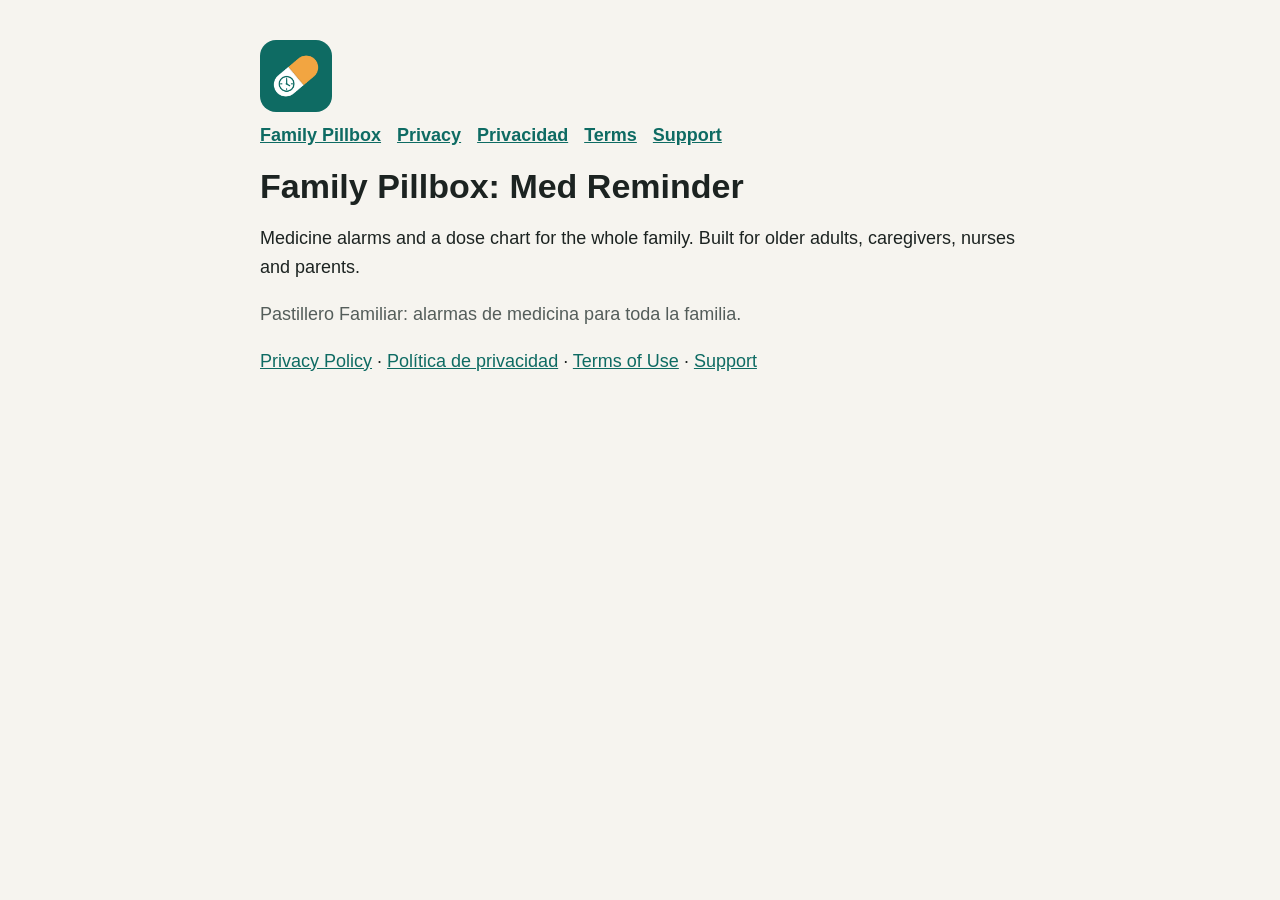
==== index.html @ 0dbe8b81 "Privacy policy, terms and support pages for Family Pillbox Co-Authored-By: Claude Opus 5.5 <noreply@" ====
<!doctype html><html lang="en"><head><meta charset="utf-8"><meta name="viewport" content="width=device-width,initial-scale=1">
<title>Family Pillbox</title><link rel="stylesheet" href="style.css"></head><body><main>
<img class="logo" src="icon.png" alt="Family Pillbox">
<nav><a href="index.html">Family Pillbox</a><a href="privacy.html">Privacy</a><a href="privacidad.html">Privacidad</a><a href="terms.html">Terms</a><a href="support.html">Support</a></nav>
<h1>Family Pillbox: Med Reminder</h1><p>Medicine alarms and a dose chart for the whole family. Built for older adults, caregivers, nurses and parents.</p><p class="muted">Pastillero Familiar: alarmas de medicina para toda la familia.</p><p><a href="privacy.html">Privacy Policy</a> · <a href="privacidad.html">Política de privacidad</a> · <a href="terms.html">Terms of Use</a> · <a href="support.html">Support</a></p>
</main></body></html>
---- style.css ----
:root{--ink:#1C2321;--muted:#545D5A;--brand:#0E6B63;--bg:#F6F4EF}
body{margin:0;background:var(--bg);color:var(--ink);font:18px/1.6 -apple-system,BlinkMacSystemFont,"Segoe UI",sans-serif}
main{max-width:760px;margin:0 auto;padding:40px 20px 80px}
h1{font-size:34px;line-height:1.2;margin:16px 0 8px}h2{font-size:22px;margin-top:36px}
a{color:var(--brand)}.muted{color:var(--muted)}nav a{margin-right:16px;font-weight:600}
img.logo{width:72px;height:72px;border-radius:16px}
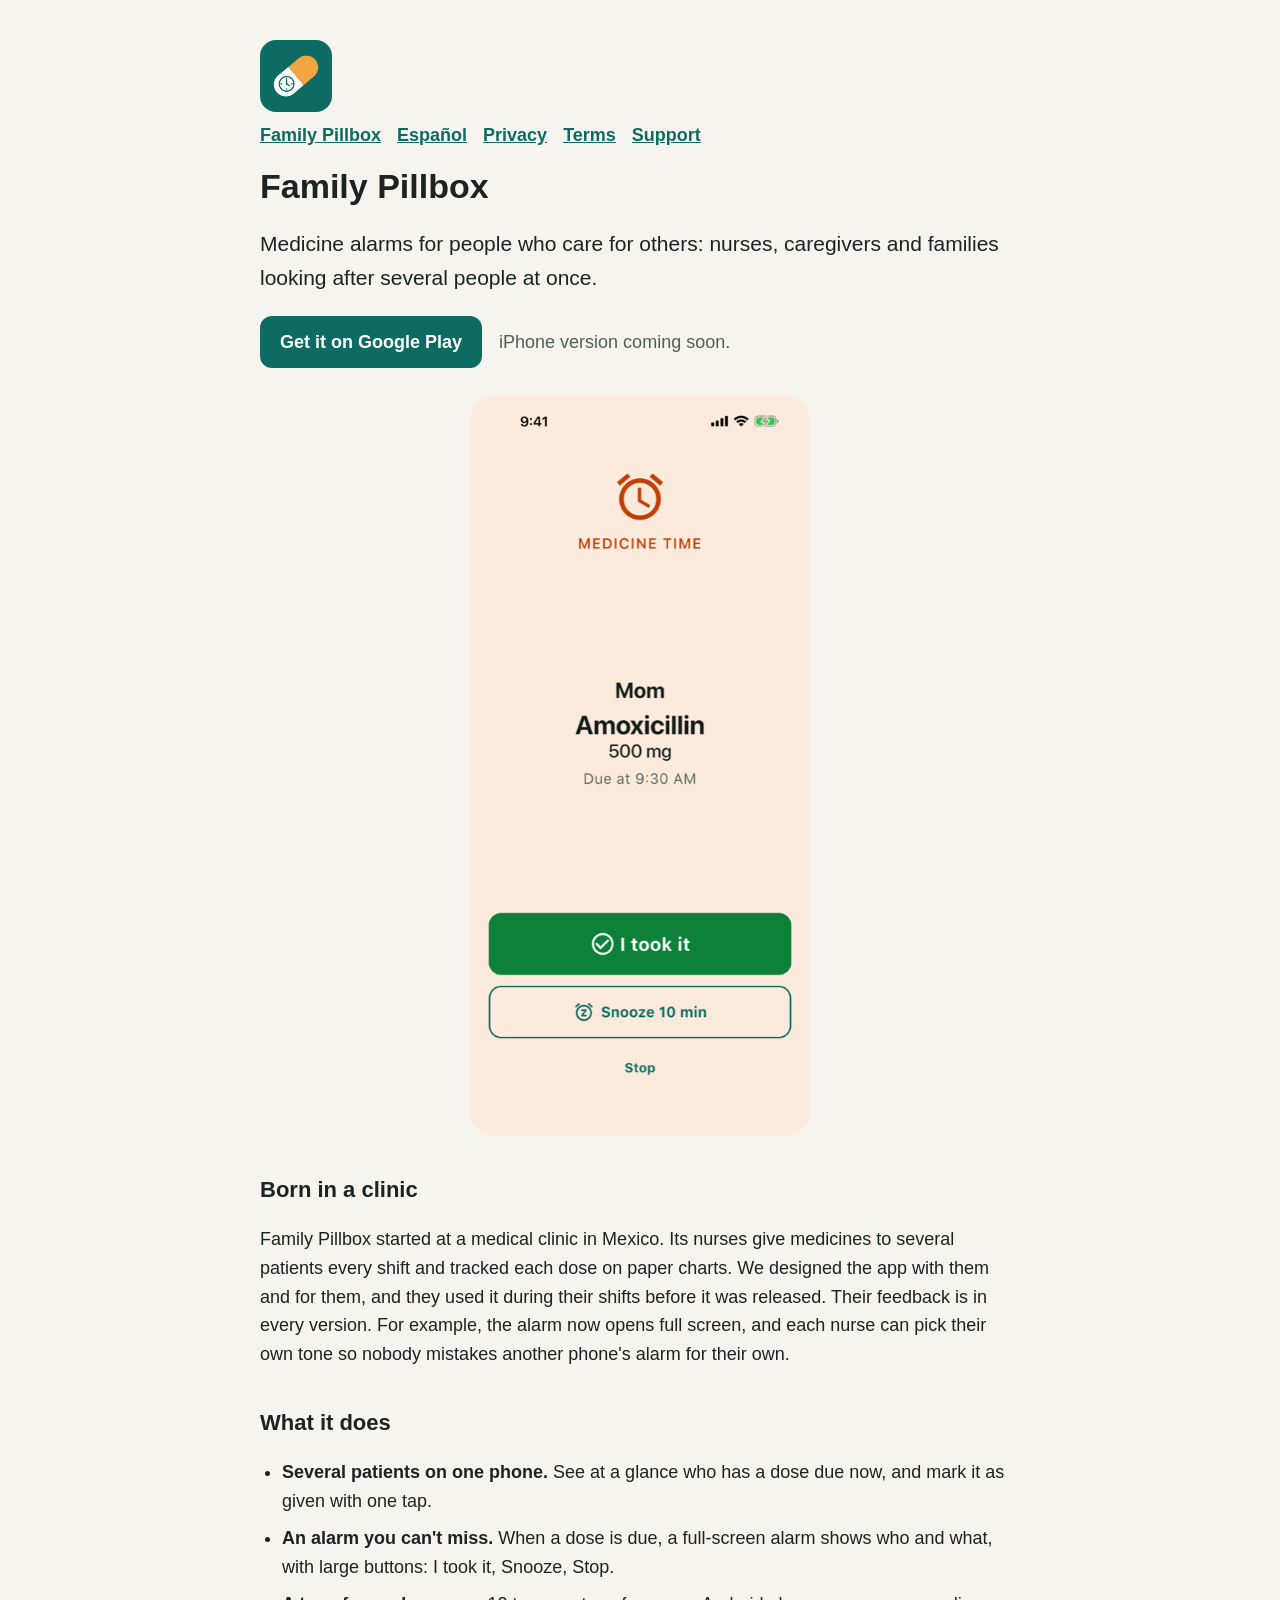
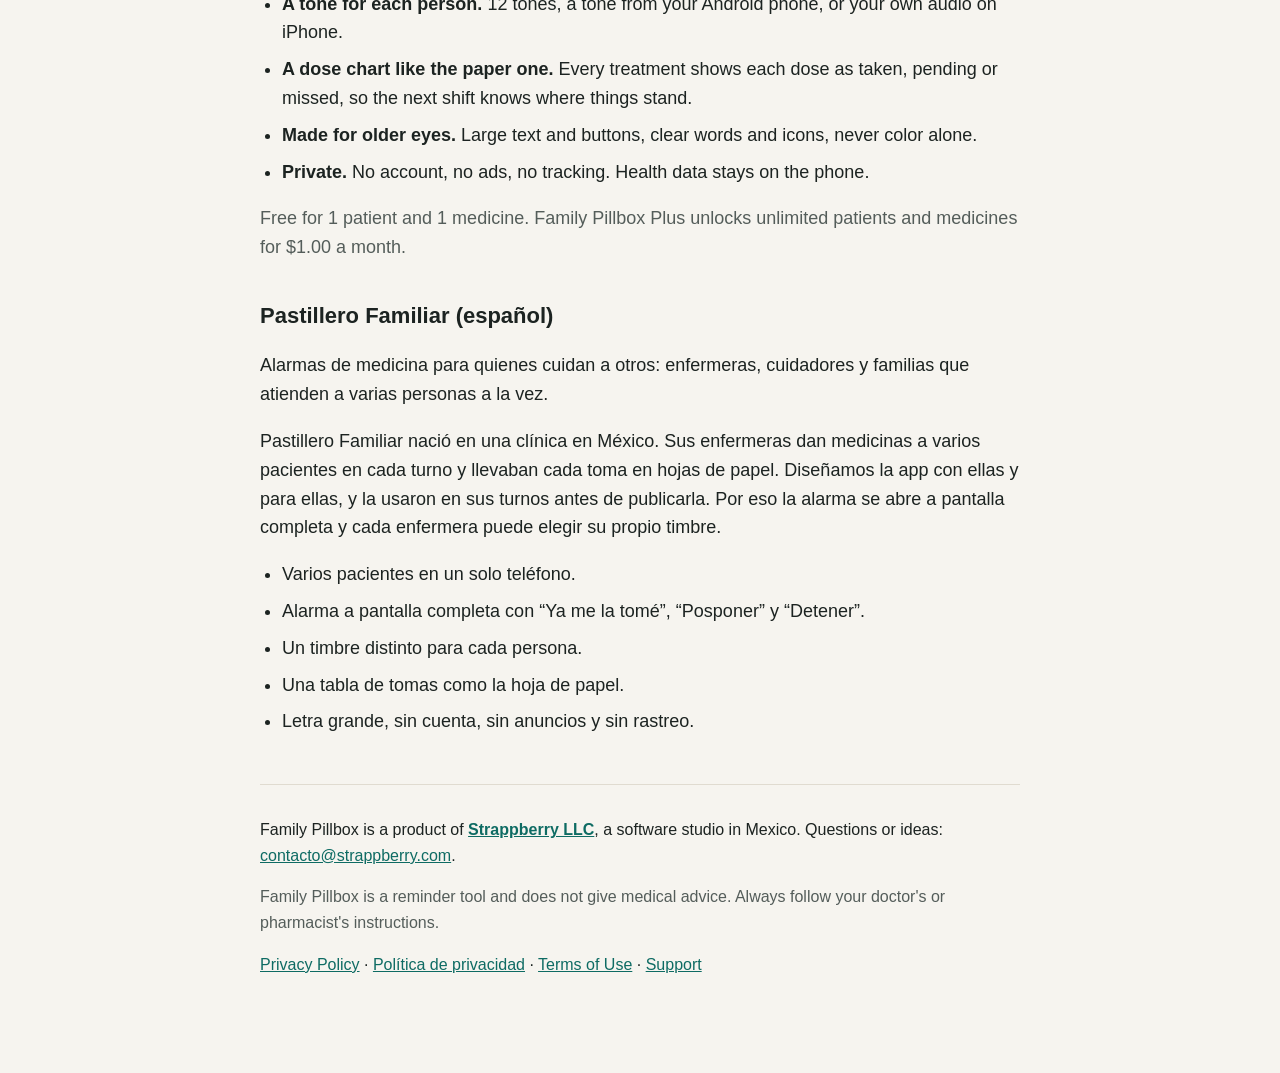
==== commit be527849: "Product page: what Family Pillbox does, its clinic origin and who makes it Co-Authored-By: Claude Op" ====
--- a/index.html
+++ b/index.html
@@ -1,6 +1,43 @@
 <!doctype html><html lang="en"><head><meta charset="utf-8"><meta name="viewport" content="width=device-width,initial-scale=1">
-<title>Family Pillbox</title><link rel="stylesheet" href="style.css"></head><body><main>
+<title>Family Pillbox</title>
+<meta name="description" content="Medicine alarms for caregivers, nurses and families: several patients on one phone, full-screen alarms and a different tone for each person. Made by Strappberry.">
+<link rel="stylesheet" href="style.css"></head><body><main>
 <img class="logo" src="icon.png" alt="Family Pillbox">
-<nav><a href="index.html">Family Pillbox</a><a href="privacy.html">Privacy</a><a href="privacidad.html">Privacidad</a><a href="terms.html">Terms</a><a href="support.html">Support</a></nav>
-<h1>Family Pillbox: Med Reminder</h1><p>Medicine alarms and a dose chart for the whole family. Built for older adults, caregivers, nurses and parents.</p><p class="muted">Pastillero Familiar: alarmas de medicina para toda la familia.</p><p><a href="privacy.html">Privacy Policy</a> · <a href="privacidad.html">Política de privacidad</a> · <a href="terms.html">Terms of Use</a> · <a href="support.html">Support</a></p>
+<nav><a href="index.html">Family Pillbox</a><a href="#es">Español</a><a href="privacy.html">Privacy</a><a href="terms.html">Terms</a><a href="support.html">Support</a></nav>
+
+<h1>Family Pillbox</h1>
+<p class="lead">Medicine alarms for people who care for others: nurses, caregivers and families looking after several people at once.</p>
+<p><a class="button" href="https://play.google.com/store/apps/details?id=com.strappberry.pastillero_familiar">Get it on Google Play</a> <span class="muted">iPhone version coming soon.</span></p>
+<img class="shot" src="shot-alarm.png" alt="Full-screen medicine alarm with the patient's name and an “I took it” button">
+
+<h2>Born in a clinic</h2>
+<p>Family Pillbox started at a medical clinic in Mexico. Its nurses give medicines to several patients every shift and tracked each dose on paper charts. We designed the app with them and for them, and they used it during their shifts before it was released. Their feedback is in every version. For example, the alarm now opens full screen, and each nurse can pick their own tone so nobody mistakes another phone's alarm for their own.</p>
+
+<h2>What it does</h2>
+<ul>
+<li><strong>Several patients on one phone.</strong> See at a glance who has a dose due now, and mark it as given with one tap.</li>
+<li><strong>An alarm you can't miss.</strong> When a dose is due, a full-screen alarm shows who and what, with large buttons: I took it, Snooze, Stop.</li>
+<li><strong>A tone for each person.</strong> 12 tones, a tone from your Android phone, or your own audio on iPhone.</li>
+<li><strong>A dose chart like the paper one.</strong> Every treatment shows each dose as taken, pending or missed, so the next shift knows where things stand.</li>
+<li><strong>Made for older eyes.</strong> Large text and buttons, clear words and icons, never color alone.</li>
+<li><strong>Private.</strong> No account, no ads, no tracking. Health data stays on the phone.</li>
+</ul>
+<p class="muted">Free for 1 patient and 1 medicine. Family Pillbox Plus unlocks unlimited patients and medicines for $1.00 a month.</p>
+
+<h2 id="es">Pastillero Familiar (español)</h2>
+<p>Alarmas de medicina para quienes cuidan a otros: enfermeras, cuidadores y familias que atienden a varias personas a la vez.</p>
+<p>Pastillero Familiar nació en una clínica en México. Sus enfermeras dan medicinas a varios pacientes en cada turno y llevaban cada toma en hojas de papel. Diseñamos la app con ellas y para ellas, y la usaron en sus turnos antes de publicarla. Por eso la alarma se abre a pantalla completa y cada enfermera puede elegir su propio timbre.</p>
+<ul>
+<li>Varios pacientes en un solo teléfono.</li>
+<li>Alarma a pantalla completa con “Ya me la tomé”, “Posponer” y “Detener”.</li>
+<li>Un timbre distinto para cada persona.</li>
+<li>Una tabla de tomas como la hoja de papel.</li>
+<li>Letra grande, sin cuenta, sin anuncios y sin rastreo.</li>
+</ul>
+
+<footer>
+<p>Family Pillbox is a product of <a href="https://strappberry.com"><strong>Strappberry LLC</strong></a>, a software studio in Mexico. Questions or ideas: <a href="mailto:contacto@strappberry.com">contacto@strappberry.com</a>.</p>
+<p class="muted">Family Pillbox is a reminder tool and does not give medical advice. Always follow your doctor's or pharmacist's instructions.</p>
+<p><a href="privacy.html">Privacy Policy</a> · <a href="privacidad.html">Política de privacidad</a> · <a href="terms.html">Terms of Use</a> · <a href="support.html">Support</a></p>
+</footer>
 </main></body></html>
--- a/style.css
+++ b/style.css
@@ -4,3 +4,9 @@
 h1{font-size:34px;line-height:1.2;margin:16px 0 8px}h2{font-size:22px;margin-top:36px}
 a{color:var(--brand)}.muted{color:var(--muted)}nav a{margin-right:16px;font-weight:600}
 img.logo{width:72px;height:72px;border-radius:16px}
+.lead{font-size:21px}
+a.button{display:inline-block;background:var(--brand);color:#fff;text-decoration:none;font-weight:700;padding:12px 20px;border-radius:12px;margin-right:12px}
+img.shot{display:block;width:100%;max-width:340px;margin:28px auto;border-radius:24px}
+ul{padding-left:22px}li{margin:8px 0}
+footer{margin-top:48px;border-top:1px solid #E0DBD0;padding-top:16px;font-size:16px}
+nav{display:flex;flex-wrap:wrap;gap:4px 16px}nav a{margin-right:0}
